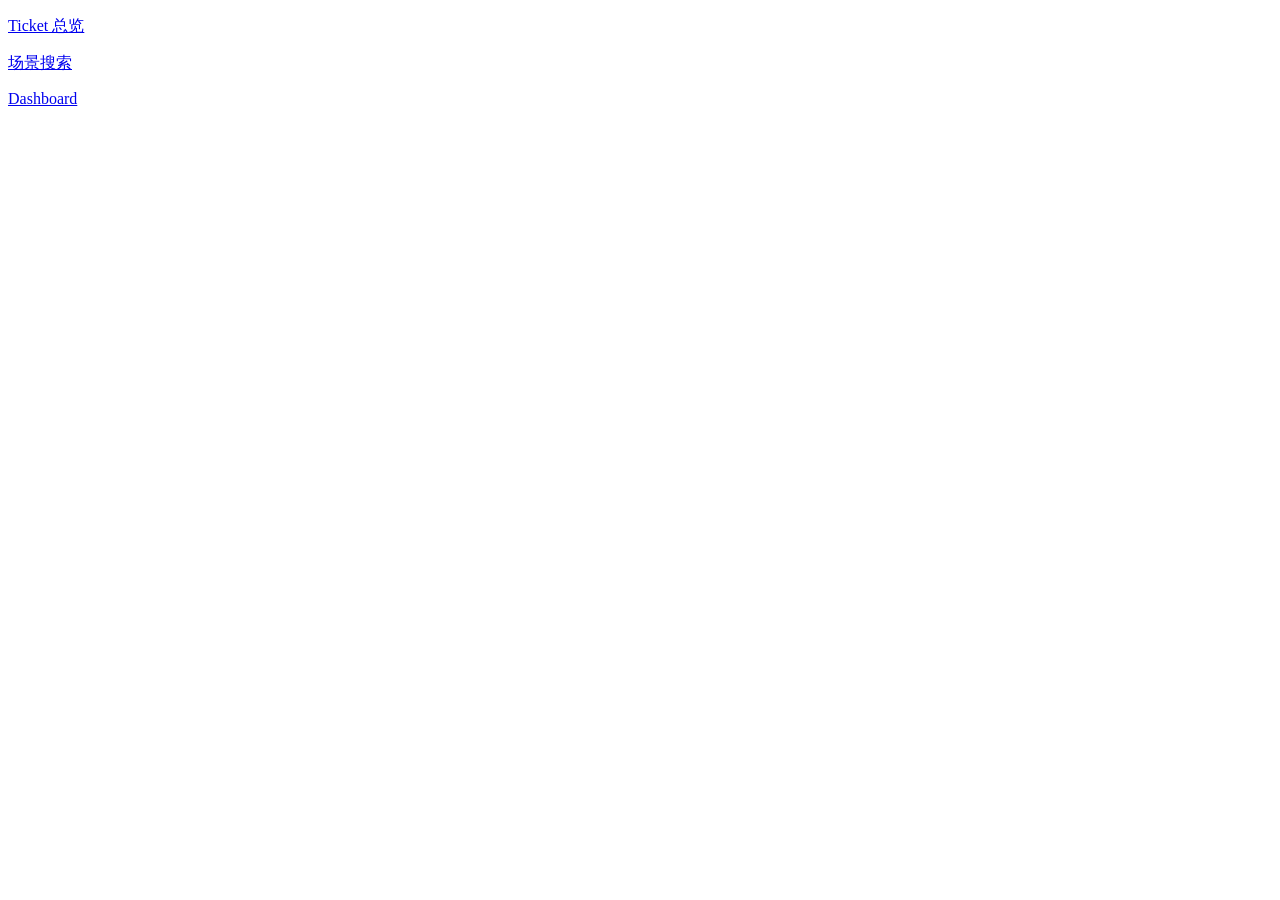
==== index.html @ 4e0eb9bf "Publish the page templates so a shared link matches the local preview. Co-authored-by: Cursor <curso" ====
<!doctype html>
<html lang="zh-CN">
<head>
  <meta charset="utf-8">
  <title>TTE 页面预览</title>
</head>
<body>
  <p><a href="templates/ticket-overview.html">Ticket 总览</a></p>
  <p><a href="templates/scene-search.html">场景搜索</a></p>
  <p><a href="templates/dashboard-01.html">Dashboard</a></p>
</body>
</html>
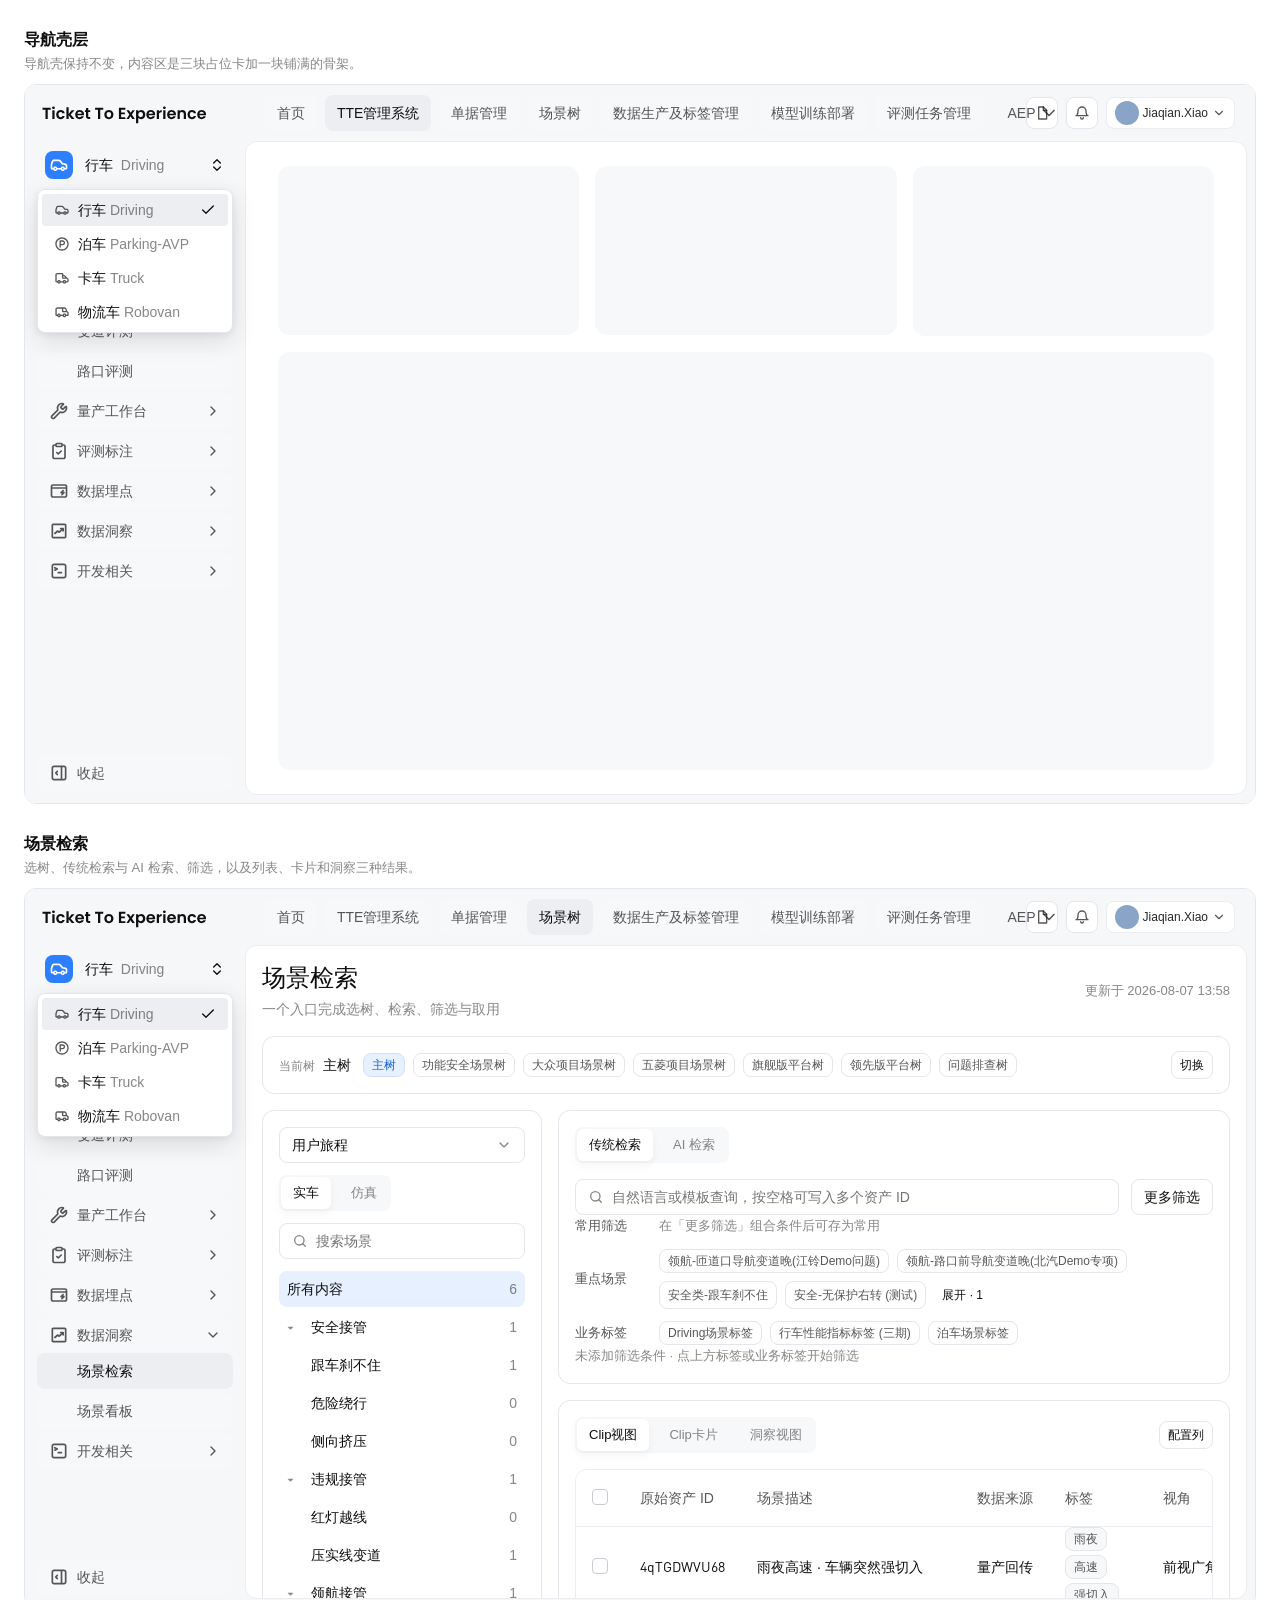
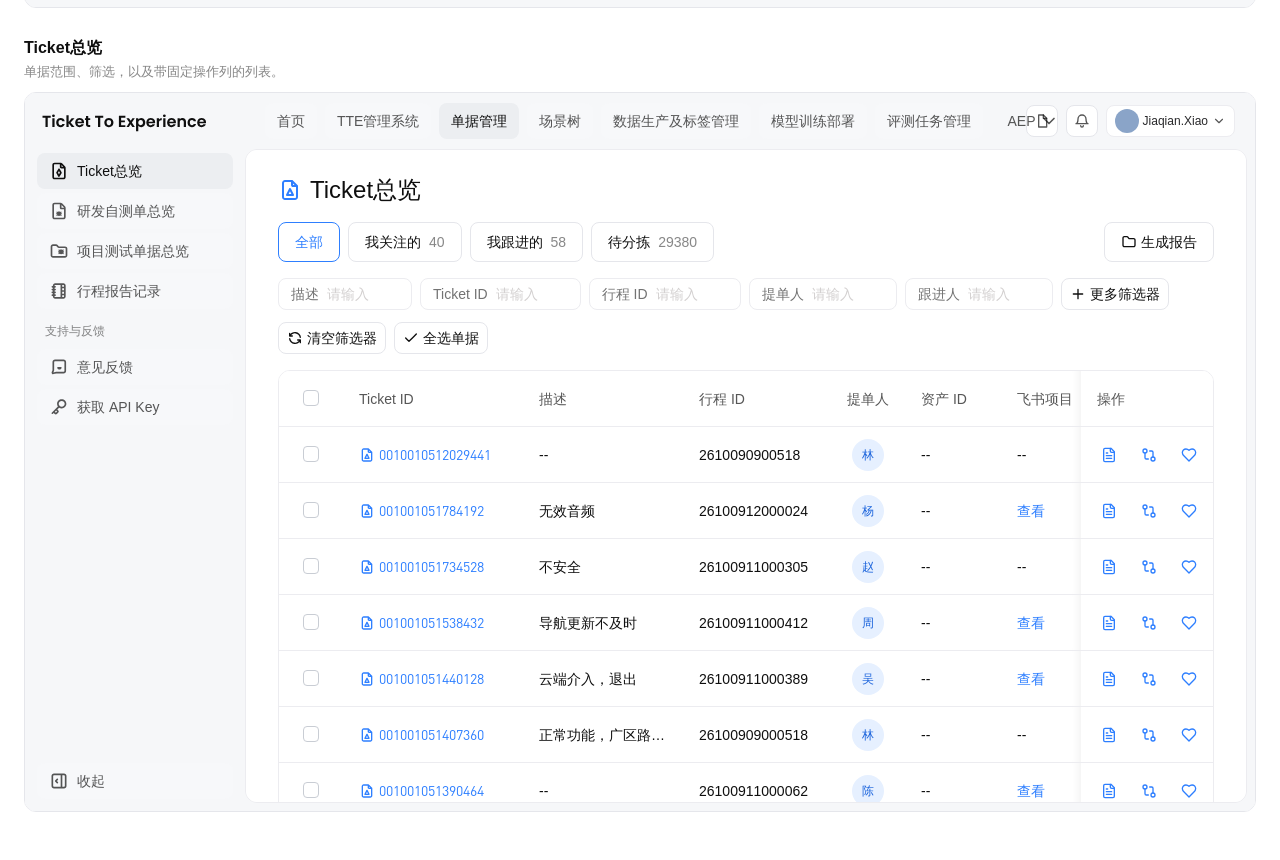
==== commit 5e682f0a: "Serve every page template from one fixed preview address. Co-authored-by: Cursor <cursoragent@cursor" ====
--- a/index.html
+++ b/index.html
@@ -2,11 +2,75 @@
 <html lang="zh-CN">
 <head>
   <meta charset="utf-8">
+  <meta name="viewport" content="width=device-width, initial-scale=1">
   <title>TTE 页面预览</title>
+  <link rel="stylesheet" href="tokens/typography-tokens.css">
+  <style>
+    * { box-sizing: border-box; }
+    body {
+      margin: 0;
+      background: #fff;
+      color: #0f0f0f;
+      font-family: var(--font-family-ui-regular), "PingFang SC", "Microsoft YaHei", sans-serif;
+    }
+    main {
+      max-width: 1440px;
+      margin: 0 auto;
+      padding: 28px 24px 48px;
+      display: grid;
+      gap: 28px;
+    }
+    .block-toolbar h2 {
+      margin: 0;
+      font-size: 16px;
+      font-weight: 600;
+      line-height: 24px;
+    }
+    .block-toolbar p {
+      margin: 2px 0 0;
+      color: rgba(15, 15, 15, 0.5);
+      font-size: 13px;
+      line-height: 20px;
+    }
+    .block-preview {
+      overflow: hidden;
+      height: 720px;
+      margin-top: 10px;
+      border: 1px solid #e5e6eb;
+      border-radius: 12px;
+      background: #fff;
+    }
+    .block-preview iframe {
+      width: 100%;
+      height: 100%;
+      border: 0;
+      background: #f6f7f9;
+    }
+  </style>
 </head>
 <body>
-  <p><a href="templates/ticket-overview.html">Ticket 总览</a></p>
-  <p><a href="templates/scene-search.html">场景搜索</a></p>
-  <p><a href="templates/dashboard-01.html">Dashboard</a></p>
+  <main>
+    <article>
+      <div class="block-toolbar">
+        <h2>导航壳层</h2>
+        <p>导航壳保持不变，内容区是三块占位卡加一块铺满的骨架。</p>
+      </div>
+      <div class="block-preview"><iframe src="templates/dashboard-01.html" title="导航壳层"></iframe></div>
+    </article>
+    <article>
+      <div class="block-toolbar">
+        <h2>场景检索</h2>
+        <p>选树、传统检索与 AI 检索、筛选，以及列表、卡片和洞察三种结果。</p>
+      </div>
+      <div class="block-preview"><iframe src="templates/scene-search.html" title="场景检索"></iframe></div>
+    </article>
+    <article>
+      <div class="block-toolbar">
+        <h2>Ticket总览</h2>
+        <p>单据范围、筛选，以及带固定操作列的列表。</p>
+      </div>
+      <div class="block-preview"><iframe src="templates/ticket-overview.html" title="Ticket总览"></iframe></div>
+    </article>
+  </main>
 </body>
 </html>
--- a/tokens/typography-tokens.css
+++ b/tokens/typography-tokens.css
@@ -0,0 +1,160 @@
+/*
+  Hierarchy comes from the font file itself: Regular, Medium, or Bold.
+  Each cut is registered as its own family, so components do not switch levels with font-weight.
+  Latin and CJK are split by unicode-range so each script uses that typeface's own file.
+*/
+
+@font-face {
+  font-family: "TTE UI Regular";
+  src: local("Helvetica Neue"), local("HelveticaNeue"), local("Inter Regular"), local("Inter");
+  font-weight: 100 900;
+  font-style: normal;
+  font-display: swap;
+  unicode-range: U+0000-00FF, U+0131, U+0152-0153, U+02BB-02BC, U+02C6, U+02DA, U+02DC, U+2000-206F, U+2074, U+20AC, U+2122, U+2191, U+2193, U+2212, U+2215, U+FEFF, U+FFFD;
+}
+@font-face {
+  font-family: "TTE UI Regular";
+  src: local("PingFang SC"), local("PingFang SC Regular"), local("PingFangSC-Regular"), local("Microsoft YaHei");
+  font-weight: 100 900;
+  font-style: normal;
+  font-display: swap;
+  unicode-range: U+3000-303F, U+3400-4DBF, U+4E00-9FFF, U+F900-FAFF, U+FF00-FFEF;
+}
+@font-face {
+  font-family: "TTE UI Medium";
+  src: local("Helvetica Neue Medium"), local("HelveticaNeue-Medium"), local("Inter Medium"), local("Inter-Medium");
+  font-weight: 100 900;
+  font-style: normal;
+  font-display: swap;
+  unicode-range: U+0000-00FF, U+0131, U+0152-0153, U+02BB-02BC, U+02C6, U+02DA, U+02DC, U+2000-206F, U+2074, U+20AC, U+2122, U+2191, U+2193, U+2212, U+2215, U+FEFF, U+FFFD;
+}
+@font-face {
+  font-family: "TTE UI Medium";
+  src: local("PingFang SC Medium"), local("PingFangSC-Medium"), local("Microsoft YaHei");
+  font-weight: 100 900;
+  font-style: normal;
+  font-display: swap;
+  unicode-range: U+3000-303F, U+3400-4DBF, U+4E00-9FFF, U+F900-FAFF, U+FF00-FFEF;
+}
+@font-face {
+  font-family: "TTE UI Bold";
+  src: local("Helvetica Neue Bold"), local("HelveticaNeue-Bold"), local("Inter Bold"), local("Inter-Bold");
+  font-weight: 100 900;
+  font-style: normal;
+  font-display: swap;
+  unicode-range: U+0000-00FF, U+0131, U+0152-0153, U+02BB-02BC, U+02C6, U+02DA, U+02DC, U+2000-206F, U+2074, U+20AC, U+2122, U+2191, U+2193, U+2212, U+2215, U+FEFF, U+FFFD;
+}
+@font-face {
+  font-family: "TTE UI Bold";
+  src: local("PingFang SC Semibold"), local("PingFangSC-Semibold"), local("Microsoft YaHei Bold"), local("Microsoft YaHei");
+  font-weight: 100 900;
+  font-style: normal;
+  font-display: swap;
+  unicode-range: U+3000-303F, U+3400-4DBF, U+4E00-9FFF, U+F900-FAFF, U+FF00-FFEF;
+}
+@font-face {
+  font-family: "TTE DIN Regular";
+  src: url("../assets/fonts/DIN-Regular-2.otf") format("opentype");
+  font-weight: 100 900;
+  font-style: normal;
+  font-display: swap;
+}
+@font-face {
+  font-family: "TTE DIN Medium";
+  src: url("../assets/fonts/DIN-Medium-2.otf") format("opentype");
+  font-weight: 100 900;
+  font-style: normal;
+  font-display: swap;
+}
+@font-face {
+  font-family: "TTE DIN Bold";
+  src: url("../assets/fonts/din-bold-2.ttf") format("truetype");
+  font-weight: 100 900;
+  font-style: normal;
+  font-display: swap;
+}
+
+:root {
+  /* Named face stacks. The first family is the cut; later names are platform fallbacks. */
+  --font-family-ui-regular: "TTE UI Regular", "Helvetica Neue", Inter, "PingFang SC", "Microsoft YaHei", sans-serif;
+  --font-family-ui-medium: "TTE UI Medium", "Helvetica Neue Medium", "Inter Medium", "PingFang SC Medium", "Microsoft YaHei", sans-serif;
+  --font-family-ui-bold: "TTE UI Bold", "Helvetica Neue Bold", "Inter Bold", "PingFang SC Semibold", "Microsoft YaHei Bold", sans-serif;
+  --font-family-ui: var(--font-family-ui-regular);
+  --font-family-numeric-regular: "TTE DIN Regular", "DIN-Regular", "Helvetica Neue", Inter, sans-serif;
+  --font-family-numeric-medium: "TTE DIN Medium", "DIN-Medium", "Helvetica Neue", Inter, sans-serif;
+  --font-family-numeric-bold: "TTE DIN Bold", "DIN-Bold", "Helvetica Neue", Inter, sans-serif;
+  --font-family-numeric: var(--font-family-numeric-medium);
+
+  /* Font size primitives */
+  --font-size-1: 32px;
+  --font-size-2: 24px;
+  --font-size-3: 20px;
+  --font-size-4: 16px;
+  --font-size-5: 14px;
+  --font-size-6: 13px;
+  --font-size-7: 12px;
+
+  /* Line-height primitives */
+  --font-line-height-1: 44px;
+  --font-line-height-2: 32px;
+  --font-line-height-3: 28px;
+  --font-line-height-4: 24px;
+  --font-line-height-5: 22px;
+  --font-line-height-6: 22px;
+  --font-line-height-7: 20px;
+
+  /* Numeric behavior primitives */
+  --font-numeric-variant: tabular-nums;
+  --font-numeric-feature-settings: "tnum" 1;
+
+  /* Semantic typography aliases. The family already selects Regular, Medium, or Bold. */
+  --typography-page-title-family: var(--font-family-ui-bold);
+  --typography-page-title-size: var(--font-size-2);
+  --typography-page-title-line-height: var(--font-line-height-2);
+
+  --typography-page-description-family: var(--font-family-ui-regular);
+  --typography-page-description-size: var(--font-size-5);
+  --typography-page-description-line-height: var(--font-line-height-5);
+
+  --typography-navigation-item-family: var(--font-family-ui-regular);
+  --typography-navigation-item-size: var(--font-size-5);
+  --typography-navigation-item-line-height: var(--font-line-height-5);
+  --typography-navigation-item-selected-family: var(--font-family-ui-medium);
+
+  --typography-button-label-family: var(--font-family-ui-medium);
+  --typography-button-label-size: var(--font-size-5);
+  --typography-button-label-line-height: var(--font-line-height-5);
+
+  --typography-card-title-family: var(--font-family-ui-medium);
+  --typography-card-title-size: var(--font-size-3);
+  --typography-card-title-line-height: var(--font-line-height-3);
+
+  --typography-content-meta-family: var(--font-family-ui-regular);
+  --typography-content-meta-size: var(--font-size-6);
+  --typography-content-meta-line-height: var(--font-line-height-6);
+
+  --typography-content-tag-family: var(--font-family-ui-regular);
+  --typography-content-tag-size: var(--font-size-7);
+  --typography-content-tag-line-height: var(--font-line-height-7);
+
+  --typography-metric-label-family: var(--font-family-ui-regular);
+  --typography-metric-label-size: var(--font-size-7);
+  --typography-metric-label-line-height: var(--font-line-height-7);
+
+  --typography-metric-value-family: var(--font-family-ui-regular);
+  --typography-metric-value-size: var(--font-size-5);
+  --typography-metric-value-line-height: var(--font-line-height-5);
+
+  /* Metric presets｜字号可按组件场景选择，不绑定单一全局尺寸 */
+  --typography-metric-numeric-family: var(--font-family-numeric-medium);
+  --typography-metric-numeric-regular-family: var(--font-family-numeric-regular);
+  --typography-metric-numeric-bold-family: var(--font-family-numeric-bold);
+  --typography-metric-numeric-variant: var(--font-numeric-variant);
+  --typography-metric-numeric-feature-settings: var(--font-numeric-feature-settings);
+  --typography-metric-numeric-large-size: var(--font-size-1);
+  --typography-metric-numeric-large-line-height: var(--font-line-height-1);
+  --typography-metric-numeric-medium-size: var(--font-size-2);
+  --typography-metric-numeric-medium-line-height: var(--font-line-height-2);
+  --typography-metric-numeric-small-size: var(--font-size-3);
+  --typography-metric-numeric-small-line-height: var(--font-line-height-3);
+}
